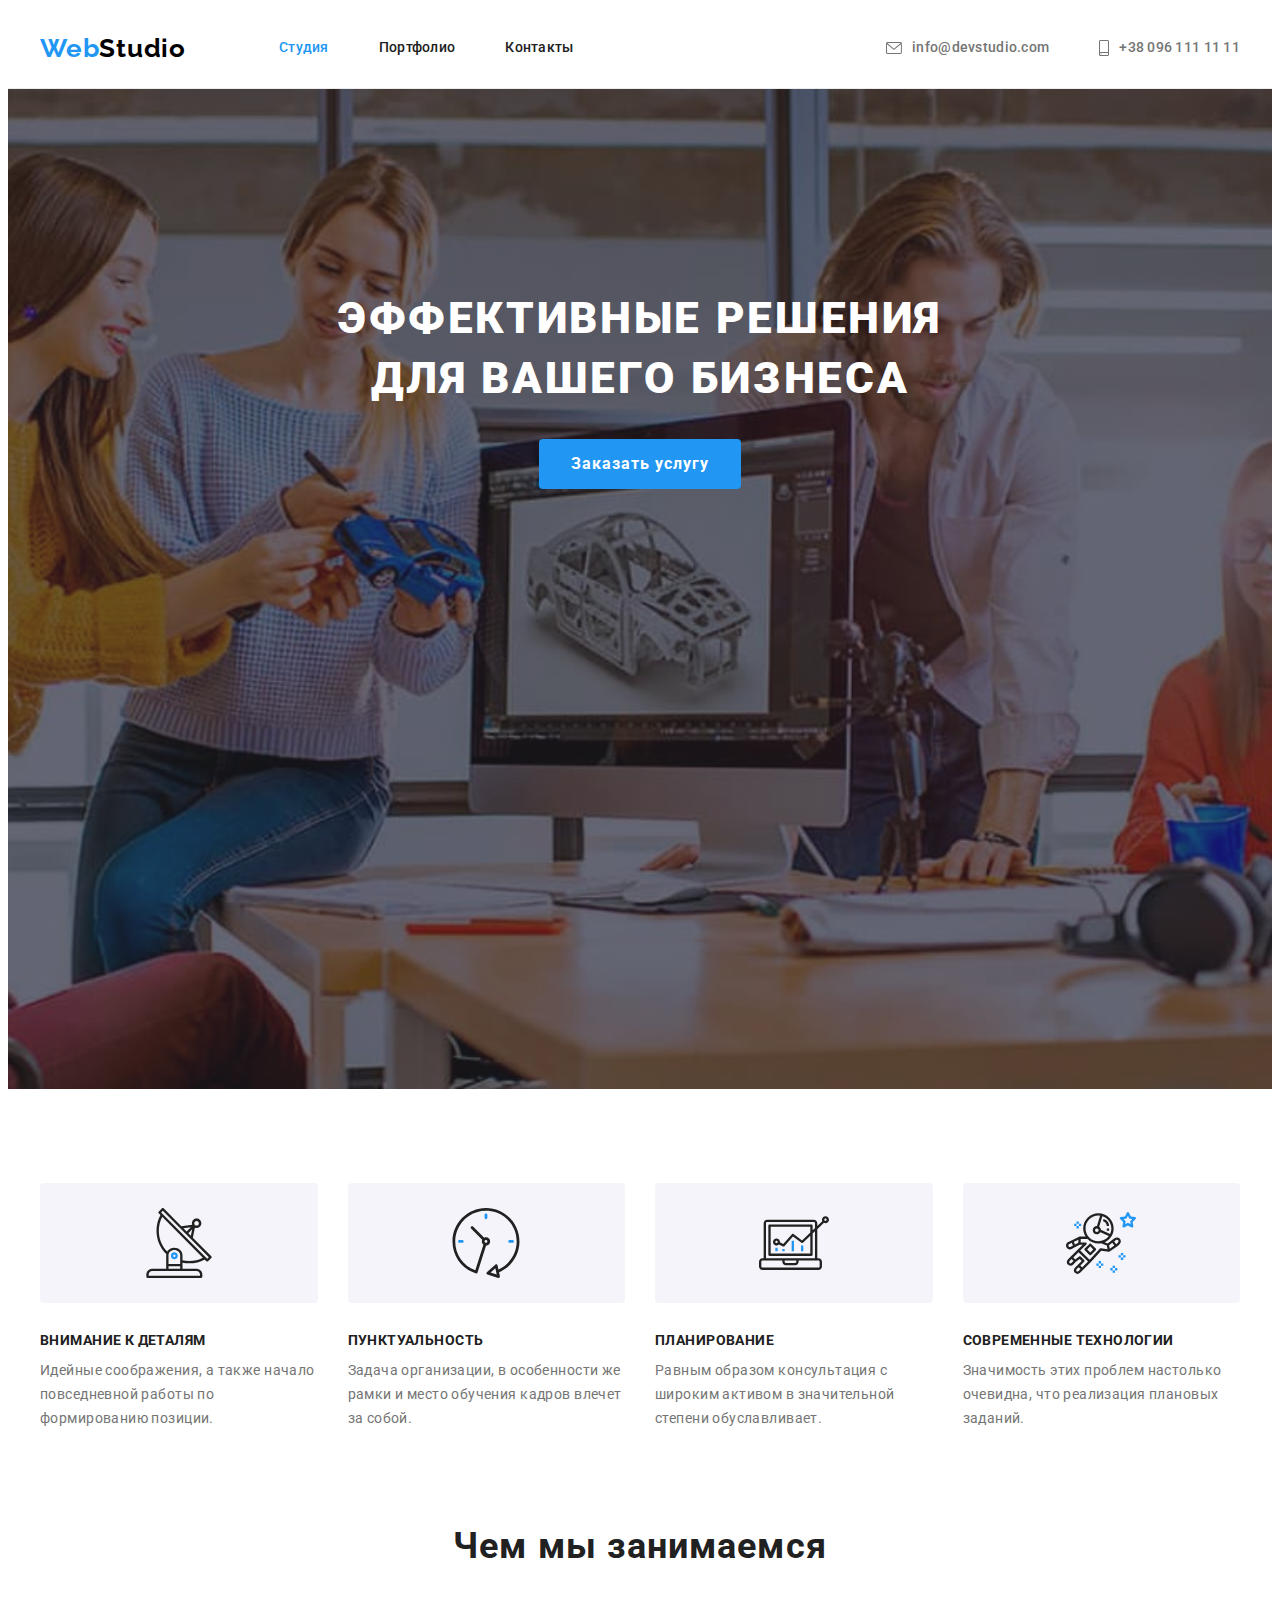
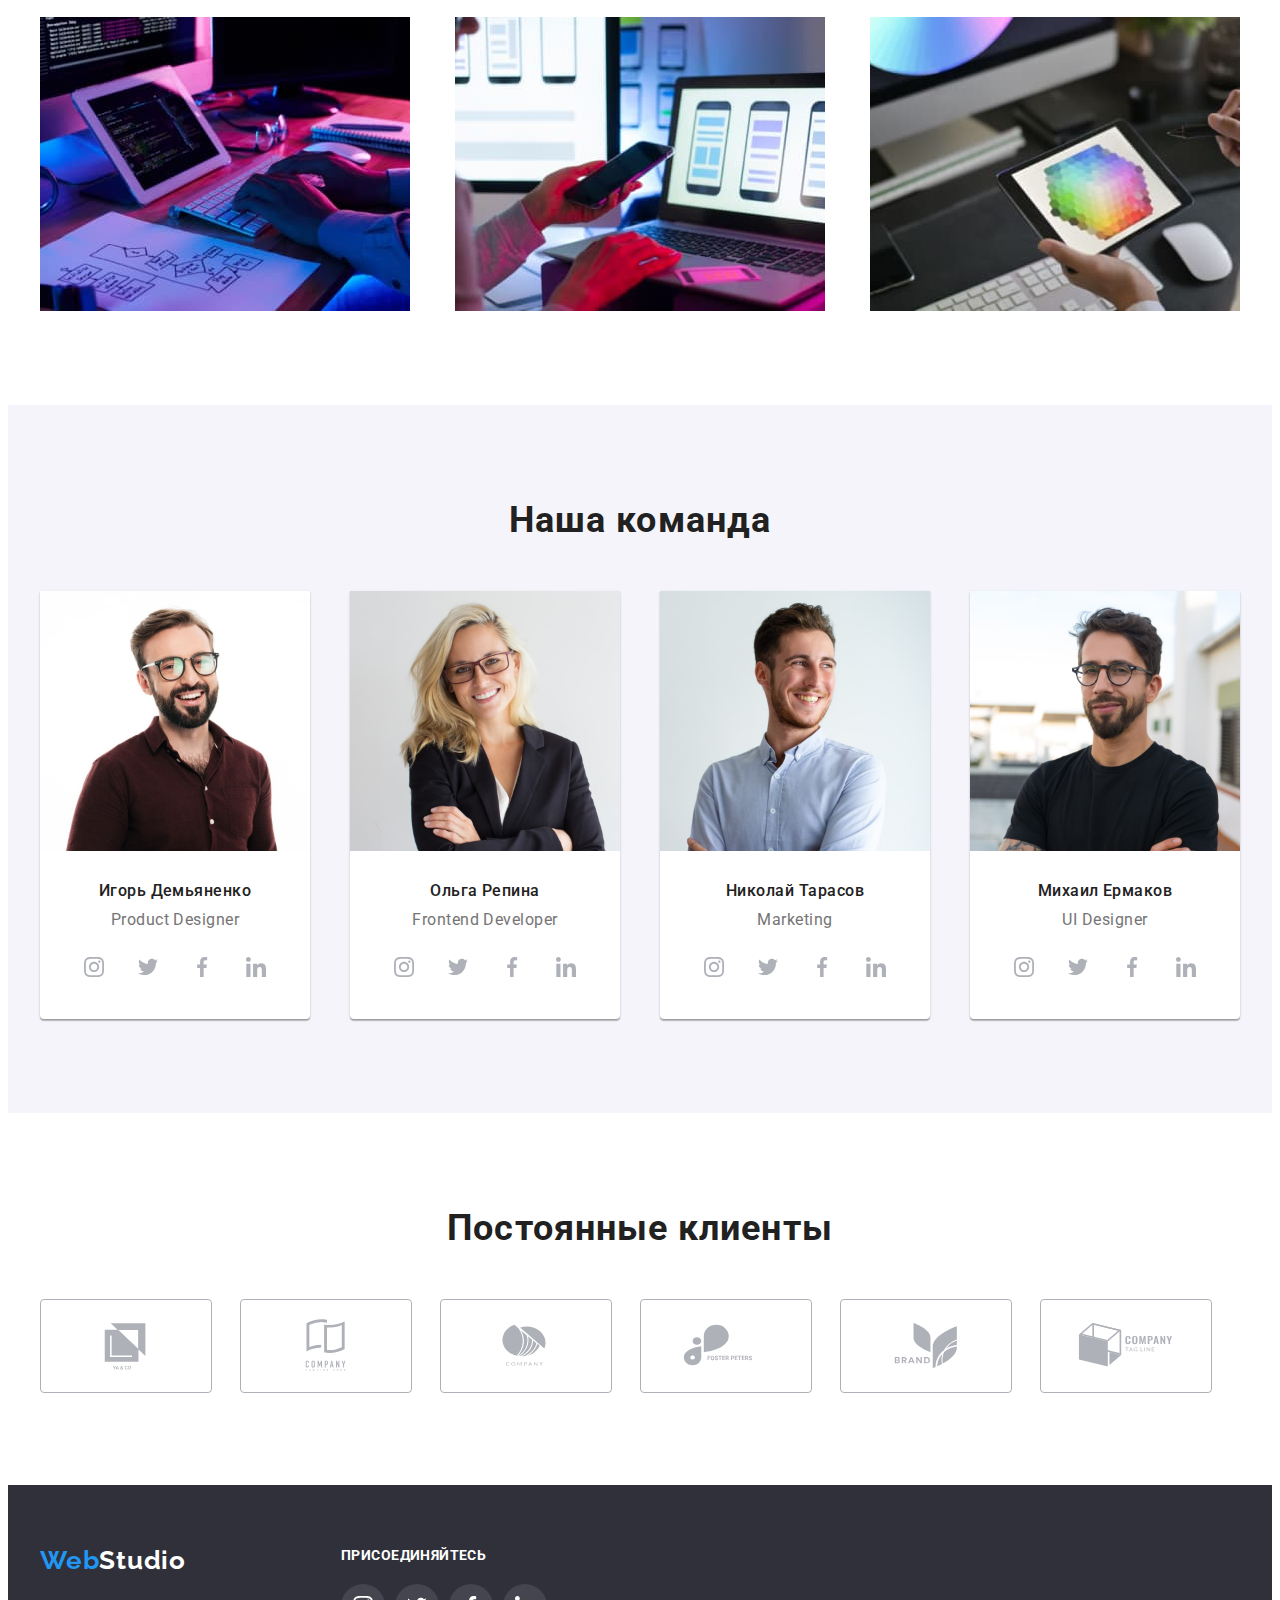
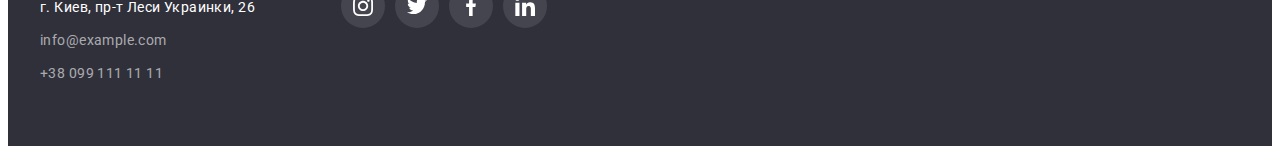
==== index.html @ 338e99be "Добавляет файлы из дз 4" ====
<!DOCTYPE html>
<html lang="ru">
  <head>
    <meta charset="UTF-8" />
    <meta http-equiv="X-UA-Compatible" content="IE=edge" />
    <meta name="viewport" content="width=device-width, initial-scale=1.0" />
    <title>Студия</title>
    <link rel="preconnect" href="https://fonts.googleapis.com" />
    <link rel="preconnect" href="https://fonts.gstatic.com" crossorigin />
    <link
      href="https://fonts.googleapis.com/css2?family=Raleway:wght@700&family=Roboto:wght@400;500;700;900&display=swap"
      rel="stylesheet"
    />
    <link
      rel="stylesheet"
      href="https://cdnjs.cloudflare.com/ajax/libs/modern-normalize/1.1.0/modern-normalize.min.css"
      integrity="sha512-wpPYUAdjBVSE4KJnH1VR1HeZfpl1ub8YT/NKx4PuQ5NmX2tKuGu6U/JRp5y+Y8XG2tV+wKQpNHVUX03MfMFn9Q=="
      crossorigin="anonymous"
      referrerpolicy="no-referrer"
    />
    <link rel="stylesheet" href="./css/styles.css" />
  </head>
  <body>
    <!-- Шапка страницы -->
    <header class="page-header">
      <div class="container header-items">
        <nav class="main-nav">
          <a class="logo" href="./index.html"><span>Web</span>Studio</a>
          <ul class="nav-list">
            <li class="nav-list-item">
              <a class="link current" href="./index.html">Студия</a>
            </li>
            <li class="nav-list-item">
              <a class="link" href="./portfolio.html">Портфолио</a>
            </li>
            <li class="nav-list-item">
              <a class="link" href="">Контакты</a>
            </li>
          </ul>
        </nav>
        <ul class="contacts">
          <li class="contacts-item">
            <a class="contacts-link" href="mailto:info@devstudio.com">
              <svg class="icon-mail" width="16" height="12">
                <use href="./images/icons.svg#icon-mail"></use>
              </svg>
              info@devstudio.com
            </a>
          </li>
          <li class="contacts-item">
            <a class="contacts-link" href="tel:+380961111111">
              <svg class="icon-smartphone" width="10" height="16">
                <use href="./images/icons.svg#icon-smartphone"></use>
              </svg>
              +38 096 111 11 11
            </a>
          </li>
        </ul>
      </div>
    </header>
    <!-- Основной контент страницы -->
    <main>
      <!-- Герой -->
      <section class="hero">
        <div class="container">
          <h1 class="hero-title">Эффективные решения для вашего бизнеса</h1>
          <button class="hero-btn" type="button">Заказать услугу</button>
        </div>
      </section>
      <!-- Особенности -->
      <section class="features section">
        <div class="container">
          <!-- Скрытый заголовок h2 -->
          <h2 hidden>Особенности</h2>
          <ul class="features-list">
            <li class="features-list-item">
              <div class="features-icon">
                <svg width="70" height="70">
                  <use href="./images/icons.svg#icon-antenna"></use>
                </svg>
              </div>
              <h3 class="title">Внимание к деталям</h3>
              <p class="text">
                Идейные соображения, а также начало повседневной работы по формированию позиции.
              </p>
            </li>
            <li class="features-list-item">
              <div class="features-icon">
                <svg width="70" height="70">
                  <use href="./images/icons.svg#icon-clock"></use>
                </svg>
              </div>
              <h3 class="title">Пунктуальность</h3>
              <p class="text">
                Задача организации, в особенности же рамки и место обучения кадров влечет за собой.
              </p>
            </li>
            <li class="features-list-item">
              <div class="features-icon">
                <svg width="70" height="70">
                  <use href="./images/icons.svg#icon-diagram"></use>
                </svg>
              </div>
              <h3 class="title">Планирование</h3>
              <p class="text">
                Равным образом консультация с широким активом в значительной степени обуславливает.
              </p>
            </li>
            <li class="features-list-item">
              <div class="features-icon">
                <svg width="70" height="70">
                  <use href="./images/icons.svg#icon-astronaut"></use>
                </svg>
              </div>
              <h3 class="title">Современные технологии</h3>
              <p class="text">
                Значимость этих проблем настолько очевидна, что реализация плановых заданий.
              </p>
            </li>
          </ul>
        </div>
      </section>
      <!-- Чем мы занимаемся -->
      <section class="about section">
        <div class="container">
          <h2 class="about-title">Чем мы занимаемся</h2>
          <ul class="about-list">
            <li class="about-list-item">
              <img
                class="about-image"
                src="./images/box-1.jpg"
                alt="Компьютер, на котором пишут код"
                width="370"
              />
            </li>
            <li class="about-list-item">
              <img
                class="about-image"
                src="./images/box-2.jpg"
                alt="Мобильный телефон в руках разработчика сайта"
                width="370"
              />
            </li>
            <li class="about-list-item">
              <img
                class="about-image"
                src="./images/box-3.jpg"
                alt="Планшет в руках дизайнера"
                width="370"
              />
            </li>
          </ul>
        </div>
      </section>
      <!-- Наша команда -->
      <section class="team section">
        <div class="container">
          <h2 class="team-title">Наша команда</h2>
          <ul class="team-list">
            <li class="team-card">
              <img
                class="photo"
                src="./images/igor-demianenko.jpg"
                alt="Фотография Игоря Демьяненка"
                width="270"
              />
              <h3 class="name">Игорь Демьяненко</h3>
              <p class="post" lang="en">Product Designer</p>
              <ul class="social-list">
                <li class="social-list-item">
                  <a href="" class="social-link">
                    <svg class="social-icon" width="20" height="20">
                      <use href="./images/icons.svg#icon-instagram"></use>
                    </svg>
                  </a>
                </li>
                <li class="social-list-item">
                  <a href="" class="social-link">
                    <svg class="social-icon" width="20" height="20">
                      <use href="./images/icons.svg#icon-twitter"></use>
                    </svg>
                  </a>
                </li>
                <li class="social-list-item">
                  <a href="" class="social-link">
                    <svg class="social-icon" width="20" height="20">
                      <use href="./images/icons.svg#icon-facebook"></use>
                    </svg>
                  </a>
                </li>
                <li class="social-list-item">
                  <a href="" class="social-link">
                    <svg class="social-icon" width="20" height="20">
                      <use href="./images/icons.svg#icon-linkedin"></use>
                    </svg>
                  </a>
                </li>
              </ul>
            </li>
            <li class="team-card">
              <img
                class="photo"
                src="./images/olga-repina.jpg"
                alt="Фотография Ольги Репиной"
                width="270"
              />
              <h3 class="name">Ольга Репина</h3>
              <p class="post" lang="en">Frontend Developer</p>
              <ul class="social-list">
                <li class="social-list-item">
                  <a href="" class="social-link">
                    <svg class="social-icon" width="20" height="20">
                      <use href="./images/icons.svg#icon-instagram"></use>
                    </svg>
                  </a>
                </li>
                <li class="social-list-item">
                  <a href="" class="social-link">
                    <svg class="social-icon" width="20" height="20">
                      <use href="./images/icons.svg#icon-twitter"></use>
                    </svg>
                  </a>
                </li>
                <li class="social-list-item">
                  <a href="" class="social-link">
                    <svg class="social-icon" width="20" height="20">
                      <use href="./images/icons.svg#icon-facebook"></use>
                    </svg>
                  </a>
                </li>
                <li class="social-list-item">
                  <a href="" class="social-link">
                    <svg class="social-icon" width="20" height="20">
                      <use href="./images/icons.svg#icon-linkedin"></use>
                    </svg>
                  </a>
                </li>
              </ul>
            </li>
            <li class="team-card">
              <img
                class="photo"
                src="./images/nikolay-tarasov.jpg"
                alt="Фотография Николая Тарасова"
                width="270"
              />
              <h3 class="name">Николай Тарасов</h3>
              <p class="post" lang="en">Marketing</p>
              <ul class="social-list">
                <li class="social-list-item">
                  <a href="" class="social-link">
                    <svg class="social-icon" width="20" height="20">
                      <use href="./images/icons.svg#icon-instagram"></use>
                    </svg>
                  </a>
                </li>
                <li class="social-list-item">
                  <a href="" class="social-link">
                    <svg class="social-icon" width="20" height="20">
                      <use href="./images/icons.svg#icon-twitter"></use>
                    </svg>
                  </a>
                </li>
                <li class="social-list-item">
                  <a href="" class="social-link">
                    <svg class="social-icon" width="20" height="20">
                      <use href="./images/icons.svg#icon-facebook"></use>
                    </svg>
                  </a>
                </li>
                <li class="social-list-item">
                  <a href="" class="social-link">
                    <svg class="social-icon" width="20" height="20">
                      <use href="./images/icons.svg#icon-linkedin"></use>
                    </svg>
                  </a>
                </li>
              </ul>
            </li>
            <li class="team-card">
              <img
                class="photo"
                src="./images/mikhail-ermakov.jpg"
                alt="Фотография Михаила Ермакова"
                width="270"
              />
              <h3 class="name">Михаил Ермаков</h3>
              <p class="post" lang="en">UI Designer</p>
              <ul class="social-list">
                <li class="social-list-item">
                  <a href="" class="social-link">
                    <svg class="social-icon" width="20" height="20">
                      <use href="./images/icons.svg#icon-instagram"></use>
                    </svg>
                  </a>
                </li>
                <li class="social-list-item">
                  <a href="" class="social-link">
                    <svg class="social-icon" width="20" height="20">
                      <use href="./images/icons.svg#icon-twitter"></use>
                    </svg>
                  </a>
                </li>
                <li class="social-list-item">
                  <a href="" class="social-link">
                    <svg class="social-icon" width="20" height="20">
                      <use href="./images/icons.svg#icon-facebook"></use>
                    </svg>
                  </a>
                </li>
                <li class="social-list-item">
                  <a href="" class="social-link">
                    <svg class="social-icon" width="20" height="20">
                      <use href="./images/icons.svg#icon-linkedin"></use>
                    </svg>
                  </a>
                </li>
              </ul>
            </li>
          </ul>
        </div>
      </section>

      <section class="clients section">
        <div class="container">
          <h2 class="clients-title">Постоянные клиенты</h2>
          <ul class="clients-list">
            <li class="clients-list-item">
              <a href="" class="clients-list-link">
                <svg class="clients-icon" width="106" height="60">
                  <use href="./images/icons.svg#icon-client-1"></use>
                </svg>
              </a>
            </li>
            <li class="clients-list-item">
              <a href="" class="clients-list-link">
                <svg class="clients-icon" width="106" height="60">
                  <use href="./images/icons.svg#icon-client-2"></use>
                </svg>
              </a>
            </li>
            <li class="clients-list-item">
              <a href="" class="clients-list-link">
                <svg class="clients-icon" width="106" height="60">
                  <use href="./images/icons.svg#icon-client-3"></use>
                </svg>
              </a>
            </li>
            <li class="clients-list-item">
              <a href="" class="clients-list-link">
                <svg class="clients-icon" width="106" height="60">
                  <use href="./images/icons.svg#icon-client-4"></use>
                </svg>
              </a>
            </li>
            <li class="clients-list-item">
              <a href="" class="clients-list-link">
                <svg class="clients-icon" width="106" height="60">
                  <use href="./images/icons.svg#icon-client-5"></use>
                </svg>
              </a>
            </li>
            <li class="clients-list-item">
              <a href="" class="clients-list-link">
                <svg class="clients-icon" width="106" height="60">
                  <use href="./images/icons.svg#icon-client-6"></use>
                </svg>
              </a>
            </li>
          </ul>
        </div>
      </section>
    </main>
    <!-- Подвал сайта -->
    <footer class="page-footer">
      <div class="container footer-container">
        <div class="footer-left">
          <a class="logo footer-logo" href="./index.html"><span>Web</span>Studio</a>
          <address>
            <ul class="footer-contacts">
              <li class="item">
                <a
                  class="map"
                  href="https://goo.gl/maps/FamfgwnyAjWvc73h8"
                  target="_blank"
                  rel="norefferer noopener"
                  >г. Киев, пр-т Леси Украинки, 26
                </a>
              </li>
              <li class="item">
                <a class="footer-contacts-item" href="mailto:info@example.com">info@example.com</a>
              </li>
              <li class="item">
                <a class="footer-contacts-item" href="tel:+380991111111">+38 099 111 11 11</a>
              </li>
            </ul>
          </address>
        </div>
        <div class="footer-social">
          <b class="text">присоединяйтесь</b>
          <ul class="social-list">
            <li class="social-list-item">
              <a href="" class="social-link footer-social-link">
                <svg class="social-icon footer-social-icon" width="20" height="20">
                  <use href="./images/icons.svg#icon-instagram"></use>
                </svg>
              </a>
            </li>
            <li class="social-list-item">
              <a href="" class="social-link footer-social-link">
                <svg class="social-icon footer-social-icon" width="20" height="20">
                  <use href="./images/icons.svg#icon-twitter"></use>
                </svg>
              </a>
            </li>
            <li class="social-list-item">
              <a href="" class="social-link footer-social-link">
                <svg class="social-icon footer-social-icon" width="20" height="20">
                  <use href="./images/icons.svg#icon-facebook"></use>
                </svg>
              </a>
            </li>
            <li class="social-list-item">
              <a href="" class="social-link footer-social-link">
                <svg class="social-icon footer-social-icon" width="20" height="20">
                  <use href="./images/icons.svg#icon-linkedin"></use>
                </svg>
              </a>
            </li>
          </ul>
        </div>
      </div>
    </footer>
  </body>
</html>
---- css/styles.css ----
/* Палитра цветов текста:
основной цвет текста: #757575
вторичный цвет текста: #212121
цвет акцента: #2196F3
чёрный цвет: #000000
белый цвет: #ffffff
белый прозначный цвет: rgba(255, 255, 255, 0.6) */

/* Палитра цветов фона:
белый фон: #ffffff;
фон секции герой и футера: #2F303A
фон секции команда: #F5F4FA */

:root {
  --main-text-color: #757575;
  --title-text-color: #212121;
  --accent-color: #2196f3;
  --black-color: #000000;
  --white-color: #ffffff;
  --white-alpha-color: rgba(255, 255, 255, 0.6);

  --bg-dark-color: #2f303a;
  --bg-grey-color: #f5f4fa;
}

body {
  color: var(--main-text-color);

  font-family: 'Roboto', sans-serif;
}

ul {
  margin: 0;
  padding: 0;
  list-style: none;
}

h1,
h2,
h3,
h4,
h5,
h6,
p {
  margin: 0;
}

a {
  display: block;
}

.container {
  width: 1200px;
  margin-right: auto;
  margin-left: auto;
  padding-right: 15px;
  padding-left: 15px;

  /* outline: 1px solid tomato; */
}

.section {
  padding-top: 94px;
  padding-bottom: 94px;
}

/*-------- Шапка сайта --------*/

.page-header {
  border-bottom: 1px solid #ececec;

  background-color: var(--white-color);
}

.header-items {
  display: flex;
}

/*-------- Логотип --------*/

.logo {
  margin-right: 93px;

  color: var(--black-color);

  font-family: 'Raleway', sans-serif;
  font-weight: 700;
  font-size: 26px;
  line-height: 1.19;
  letter-spacing: 0.03em;
  text-decoration: none;
}

.logo span {
  color: var(--accent-color);
}

/*-------- Навигация сайта --------*/

.main-nav {
  display: flex;
  align-items: center;
}

.nav-list {
  display: flex;
}

.nav-list-item + .nav-list-item {
  margin-left: 50px;
}

.nav-list .link {
  display: block;
  padding-top: 32px;
  padding-bottom: 32px;

  color: var(--title-text-color);

  font-weight: 500;
  font-size: 14px;
  line-height: 1.14;
  letter-spacing: 0.02em;
  text-decoration: none;
}

.nav-list .link:hover,
.nav-list .link:focus {
  color: var(--accent-color);
}

.nav-list .current {
  color: var(--accent-color);
}

/*-------- Контакты --------*/

.contacts {
  display: flex;
  margin-left: auto;
}

.contacts-item + .contacts-item {
  margin-left: 50px;
}

.contacts-link {
  display: flex;
  align-items: center;
  padding-top: 32px;
  padding-bottom: 32px;
  color: inherit;

  font-weight: 500;
  font-size: 14px;
  line-height: 1.14;
  letter-spacing: 0.02em;
  text-decoration: none;
}

.contacts-link:hover,
.contacts-link:focus {
  color: var(--accent-color);
}

.icon-mail,
.icon-smartphone {
  fill: var(--main-text-color);
  margin-right: 10px;
}

.contacts-link:hover .icon-mail,
.contacts-link:focus .icon-mail,
.contacts-link:hover .icon-smartphone,
.contacts-link:focus .icon-smartphone {
  fill: var(--accent-color);
}

/*-------- Секция герой --------*/

.hero {
  max-width: 1600px;
  min-height: 600px;
  margin-left: auto;
  margin-right: auto;
  padding-top: 200px;
  padding-bottom: 200px;

  background-color: var(--bg-dark-color);
  background-image: linear-gradient(rgba(47, 48, 58, 0.4), rgba(47, 48, 58, 0.4)),
    url('../images/hero-bg.jpg');
  background-size: cover;
  background-repeat: no-repeat;
  background-position: center;

  text-align: center;
}

.hero-title {
  width: 696px;
  margin: 0 auto;
  margin-bottom: 30px;

  color: var(--white-color);

  font-weight: 900;
  font-size: 44px;
  line-height: 1.36;
  letter-spacing: 0.06em;
  text-transform: uppercase;
}

.hero-btn {
  min-width: 200px;
  padding: 10px 32px;
  border-radius: 4px;
  border: none;

  background-color: var(--accent-color);
  color: var(--white-color);

  font-family: inherit;
  font-weight: bold;
  font-size: 16px;
  line-height: 1.87;
  letter-spacing: 0.06em;

  cursor: pointer;
}

.hero-btn:hover,
.hero-btn:focus {
  background-color: #188ce8;
}

/*-------- Секция особенности --------*/

.features-list {
  display: flex;
}

.features-list-item {
  width: calc((100% - 90px) / 4);
  margin-right: 30px;
}

.features-list-item:last-child {
  margin-right: 0;
}

.features-icon {
  display: flex;
  justify-content: center;
  align-items: center;
  height: 120px;
  margin-bottom: 30px;
  border-radius: 4px;
  background-color: var(--bg-grey-color);
}

.features-list .title {
  margin-bottom: 10px;

  color: var(--title-text-color);

  font-weight: 700;
  font-size: 14px;
  line-height: 1.14;
  letter-spacing: 0.03em;
  text-transform: uppercase;
}

.features-list .text {
  font-size: 14px;
  line-height: 1.71;
  letter-spacing: 0.03em;
}

/*-------- Секция чем мы занимаемся --------*/

.about {
  padding-top: 0;
}

.about-title,
.team-title,
.clients-title {
  margin-bottom: 50px;

  color: var(--title-text-color);

  font-weight: 700;
  font-size: 36px;
  line-height: 1.17;
  letter-spacing: 0.03em;
  text-align: center;
}

.about-list {
  display: flex;
  justify-content: space-between;
}

.about-image {
  display: block;
}

/*-------- Секция наша команда --------*/

.team {
  background-color: var(--bg-grey-color);
}

.team-list {
  display: flex;
  justify-content: space-between;
}

.team-card {
  padding-bottom: 30px;
  border-radius: 0 0 4px 4px;
  box-shadow: 0px 1px 3px rgba(0, 0, 0, 0.12), 0px 1px 1px rgba(0, 0, 0, 0.14),
    0px 2px 1px rgba(0, 0, 0, 0.2);

  background-color: var(--white-color);

  text-align: center;
}

.team-list .photo {
  display: block;
  margin-bottom: 30px;
}

.team-list .name {
  margin-bottom: 10px;

  color: var(--title-text-color);

  font-weight: 500;
  font-size: 16px;
  line-height: 1.19;
  letter-spacing: 0.03em;
}

.team-list .post {
  margin-bottom: 16px;

  font-size: 16px;
  line-height: 1.19;
  letter-spacing: 0.03em;
}

.social-list {
  display: flex;
  justify-content: center;
}

.social-list-item {
  width: 44px;
  height: 44px;
}

.social-list-item + .social-list-item {
  margin-left: 10px;
}

.social-link {
  display: flex;
  justify-content: center;
  align-items: center;
  width: 100%;
  height: 100%;
  border-radius: 50%;

  fill: #afb1b8;
}

.social-link:hover,
.social-link:focus {
  background-color: var(--accent-color);
}

.social-link:hover .social-icon,
.social-link:focus .social-icon {
  fill: var(--white-color);
}

/*-------- Секция клиенты --------*/

.clients-list {
  display: flex;
}

.clients-list-item {
  width: 170px;
  height: 92px;
}

.clients-list-item:not(:last-child) {
  margin-right: 30px;
}

.clients-list-link {
  display: flex;
  justify-content: center;
  align-items: center;
  width: 100%;
  height: 100%;
  border: 1px solid #afb1b8;
  border-radius: 4px;
}

.clients-list-link:hover,
.clients-list-link:focus {
  border-color: var(--accent-color);
}

.clients-icon {
  fill: #afb1b8;
}

.clients-list-link:hover .clients-icon,
.clients-list-link:focus .clients-icon {
  fill: var(--accent-color);
}

/*-------- Футер сайта --------*/

.page-footer {
  padding-top: 60px;
  padding-bottom: 60px;

  background-color: var(--bg-dark-color);
}

.footer-container {
  display: flex;
}

.footer-left {
  width: 231px;
  margin-right: 70px;
}

.footer-logo {
  display: inline-block;
  margin-bottom: 20px;

  color: var(--white-color);
}

.footer-contacts > .item {
  margin-bottom: 9px;
}

.footer-contacts > .item:last-child {
  margin-bottom: 0;
}

.footer-contacts .map {
  color: var(--white-color);

  font-style: normal;
  font-size: 14px;
  line-height: 1.71;
  letter-spacing: 0.03em;
  text-decoration: none;
}

.footer-contacts-item {
  color: var(--white-alpha-color);

  font-style: normal;
  font-size: 14px;
  line-height: 1.71;
  letter-spacing: 0.03em;
  text-decoration: none;
}

.footer-contacts .map:hover,
.footer-contacts .map:focus,
.footer-contacts-item:hover,
.footer-contacts-item:focus {
  color: var(--accent-color);
}

.footer-social {
  width: 206px;
}

.footer-social > .text {
  display: inline-block;
  margin-bottom: 20px;

  color: var(--white-color);

  font-weight: 700;
  font-size: 14px;
  line-height: 1.14;
  letter-spacing: 0.03em;
  text-transform: uppercase;
}

.footer-social-link {
  background-color: rgba(255, 255, 255, 0.1);
  fill: var(--white-color);
}

/*-------- Страница Портфолио --------*/

.filter-list {
  display: flex;
  justify-content: center;
  margin-bottom: 50px;
}

.filter-list-item:not(:last-child) {
  margin-right: 8px;
}

.filter-list-btn {
  padding: 6px 22px;
  border-radius: 4px;
  border: none;

  color: var(--title-text-color);
  background-color: var(--bg-grey-color);

  font-family: inherit;
  font-weight: 500;
  font-size: 16px;
  line-height: 1.62;
  letter-spacing: 0.03em;

  cursor: pointer;
}

.filter-list-btn:hover,
.filter-list-btn:focus {
  box-shadow: 0px 3px 1px rgba(0, 0, 0, 0.1), 0px 1px 2px rgba(0, 0, 0, 0.08),
    0px 2px 2px rgba(0, 0, 0, 0.12);

  color: var(--white-color);
  background-color: var(--accent-color);
}

.portfolio-list {
  display: flex;
  flex-wrap: wrap;
  margin-top: -30px;
  margin-left: -30px;
}

.portfolio-list .item {
  flex-basis: calc(100% / 3 - 30px);
  margin-top: 30px;
  margin-left: 30px;
}

.portfolio-list .link {
  color: inherit;
  text-decoration: none;
}

.portfolio-list .link:hover {
  box-shadow: 0px 1px 1px rgba(0, 0, 0, 0.12), 0px 4px 4px rgba(0, 0, 0, 0.06),
    1px 4px 6px rgba(0, 0, 0, 0.16);
}

.portfolio-list .image {
  display: block;
  max-width: 100%;
  height: auto;
}

.portfolio-desc {
  padding-top: 20px;
  padding-bottom: 20px;
  padding-left: 24px;
  padding-right: 24px;
  border: 1px solid #eeeeee;
  border-top: none;
}

.portfolio-list .title {
  margin-bottom: 4px;

  color: var(--title-text-color);

  font-weight: 700;
  font-size: 18px;
  line-height: 2;
  letter-spacing: 0.06em;
}

.portfolio-list .text {
  font-size: 16px;
  line-height: 1.87;
  letter-spacing: 0.03em;
}
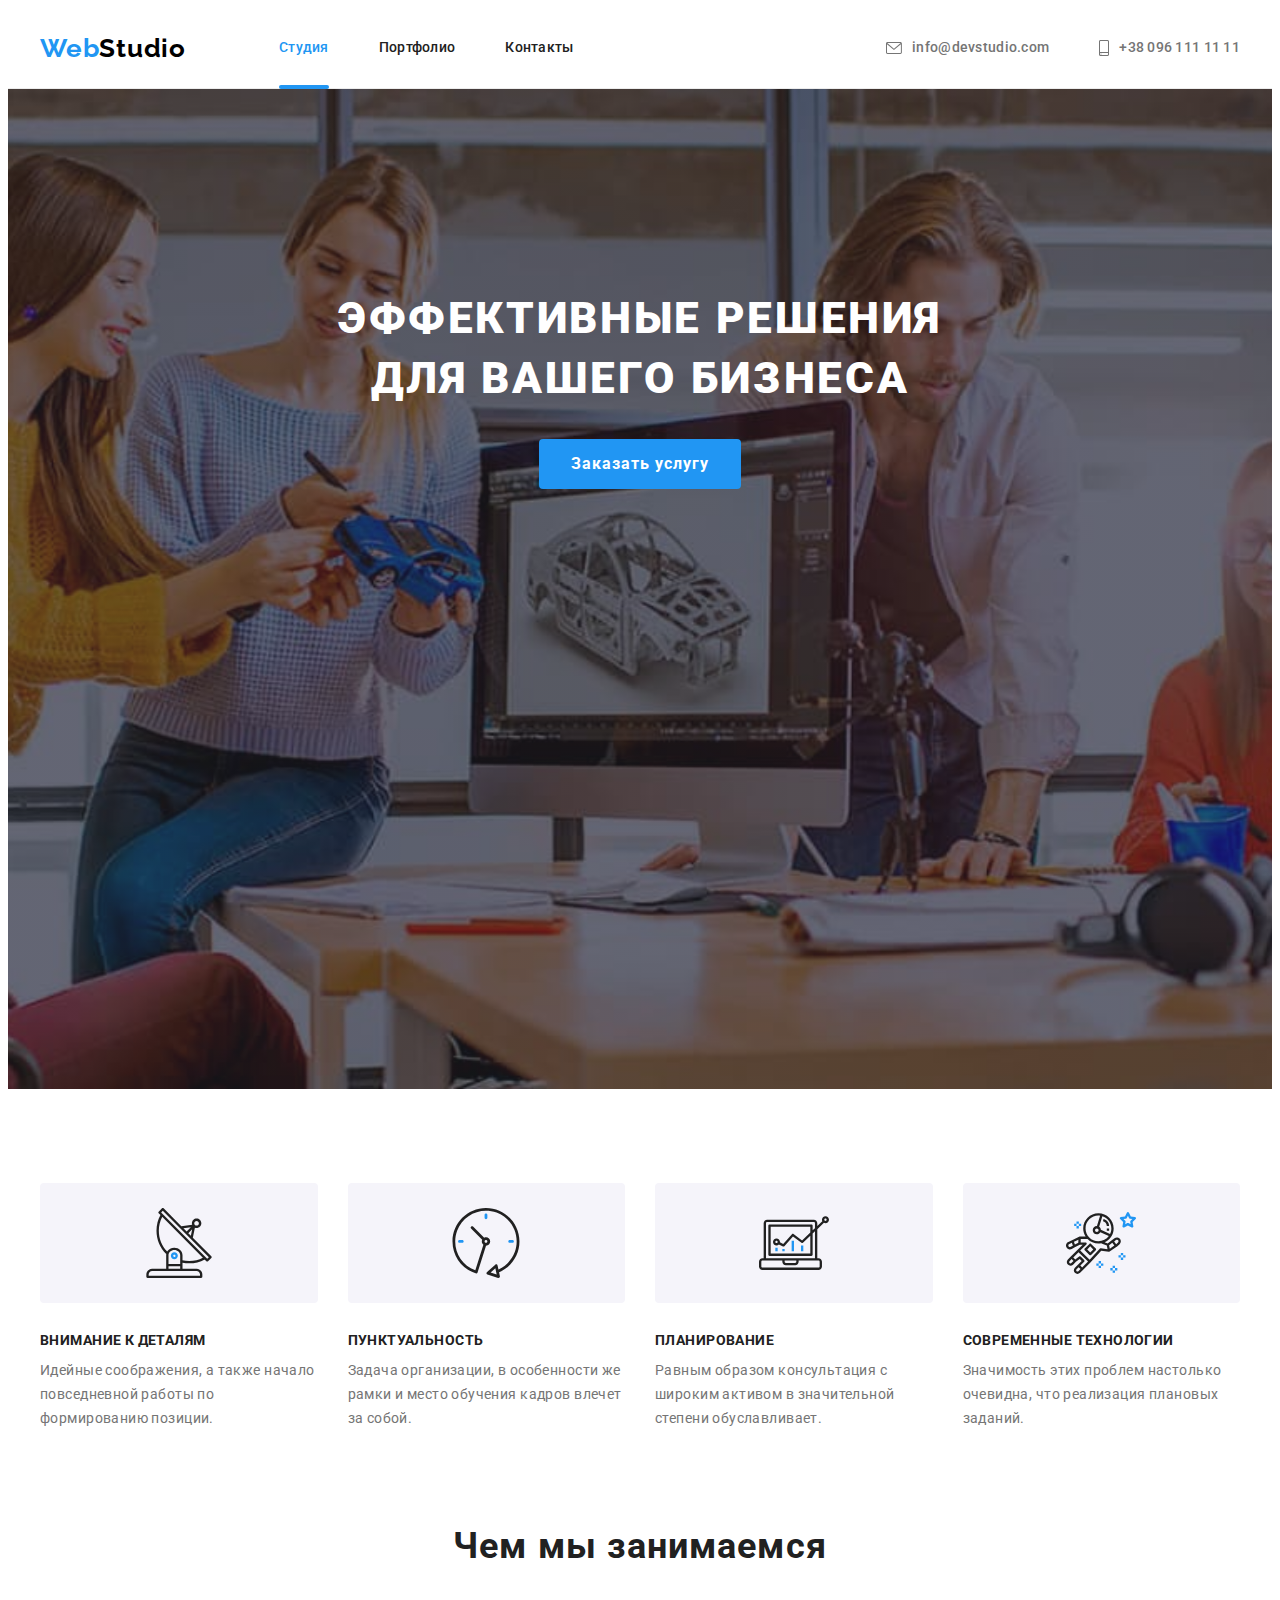
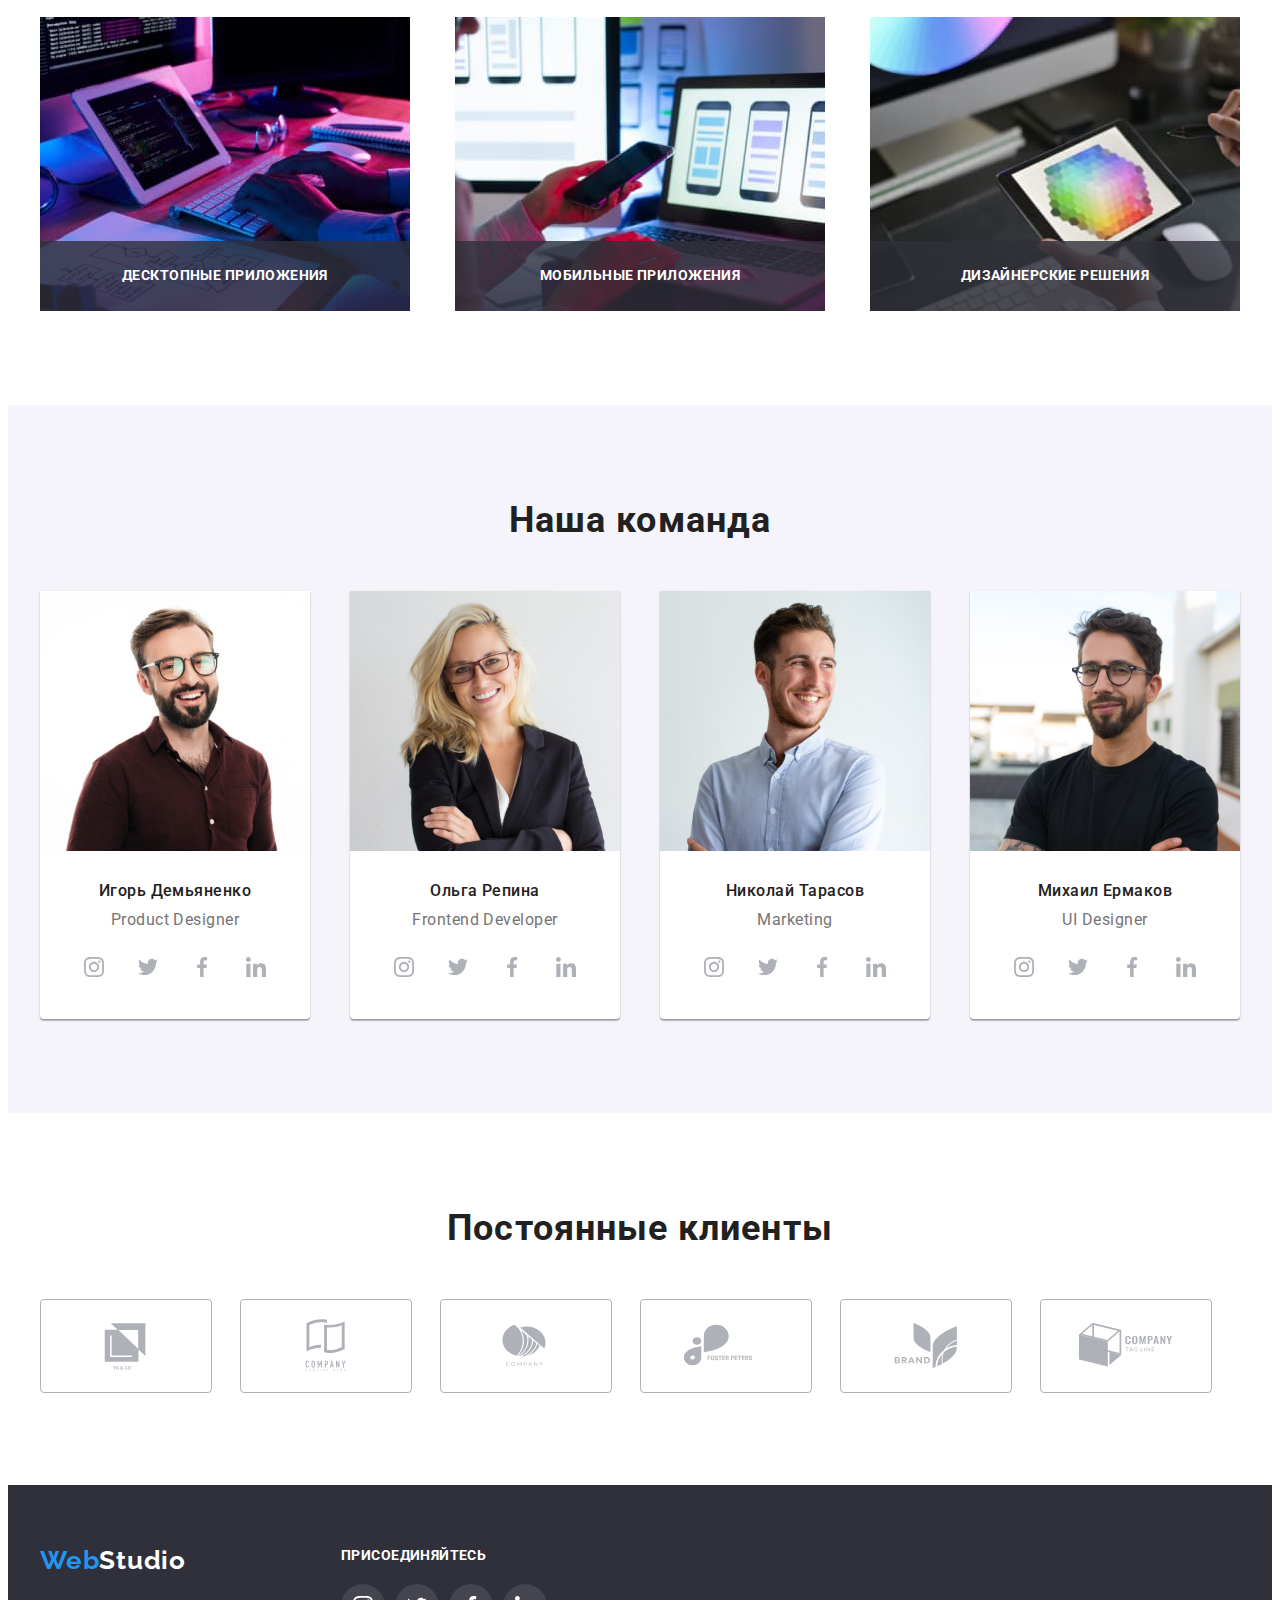
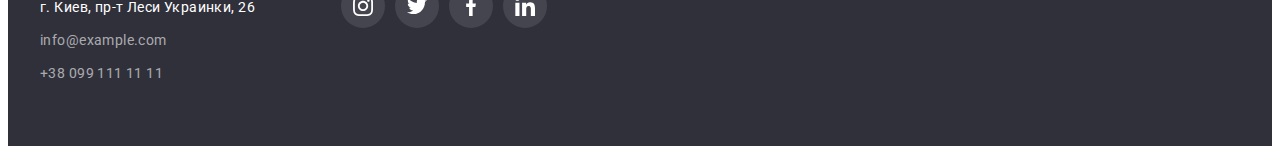
==== commit c6bd9120: "Добавляет модальное окно" ====
--- a/index.html
+++ b/index.html
@@ -64,7 +64,7 @@
       <section class="hero">
         <div class="container">
           <h1 class="hero-title">Эффективные решения для вашего бизнеса</h1>
-          <button class="hero-btn" type="button">Заказать услугу</button>
+          <button class="hero-btn" type="button" data-modal-open>Заказать услугу</button>
         </div>
       </section>
       <!-- Особенности -->
@@ -132,6 +132,7 @@
                 alt="Компьютер, на котором пишут код"
                 width="370"
               />
+              <p class="about-desc">Десктопные приложения</p>
             </li>
             <li class="about-list-item">
               <img
@@ -140,6 +141,7 @@
                 alt="Мобильный телефон в руках разработчика сайта"
                 width="370"
               />
+              <p class="about-desc">Мобильные приложения</p>
             </li>
             <li class="about-list-item">
               <img
@@ -148,6 +150,7 @@
                 alt="Планшет в руках дизайнера"
                 width="370"
               />
+              <p class="about-desc">Дизайнерские решения</p>
             </li>
           </ul>
         </div>
@@ -431,5 +434,17 @@
         </div>
       </div>
     </footer>
+    <!-- Бэкдроп и модальное окно -->
+    <div class="backdrop is-hidden" data-modal>
+      <div class="modal">
+        <button type="button" class="close-btn" data-modal-close>
+          <svg width="18" height="18">
+            <use href="./images/icons.svg#icon-close"></use>
+          </svg>
+        </button>
+      </div>
+    </div>
+
+    <script src="./js/modal.js"></script>
   </body>
 </html>
--- a/css/styles.css
+++ b/css/styles.css
@@ -122,6 +122,8 @@
   line-height: 1.14;
   letter-spacing: 0.02em;
   text-decoration: none;
+
+  transition: color 250ms cubic-bezier(0.4, 0, 0.2, 1);
 }
 
 .nav-list .link:hover,
@@ -130,7 +132,22 @@
 }
 
 .nav-list .current {
+  position: relative;
+
   color: var(--accent-color);
+}
+
+.nav-list .current::after {
+  position: absolute;
+  left: 0;
+  bottom: -1px;
+
+  content: '';
+  width: 100%;
+  height: 4px;
+  border-radius: 2px;
+
+  background-color: var(--accent-color);
 }
 
 /*-------- Контакты --------*/
@@ -156,6 +173,8 @@
   line-height: 1.14;
   letter-spacing: 0.02em;
   text-decoration: none;
+
+  transition: color 250ms cubic-bezier(0.4, 0, 0.2, 1);
 }
 
 .contacts-link:hover,
@@ -224,8 +243,9 @@
   font-size: 16px;
   line-height: 1.87;
   letter-spacing: 0.06em;
-
   cursor: pointer;
+
+  transition: background-color 250ms cubic-bezier(0.4, 0, 0.2, 1);
 }
 
 .hero-btn:hover,
@@ -301,8 +321,30 @@
   justify-content: space-between;
 }
 
+.about-list-item {
+  position: relative;
+}
+
 .about-image {
   display: block;
+}
+
+.about-desc {
+  position: absolute;
+  bottom: 0;
+
+  width: 100%;
+  padding: 27px 0;
+
+  color: var(--white-color);
+  background-color: rgba(47, 48, 58, 0.8);
+
+  font-weight: 700;
+  font-size: 14px;
+  line-height: 1.14;
+  letter-spacing: 0.03em;
+  text-align: center;
+  text-transform: uppercase;
 }
 
 /*-------- Секция наша команда --------*/
@@ -374,11 +416,17 @@
   border-radius: 50%;
 
   fill: #afb1b8;
+
+  transition: background-color 250ms cubic-bezier(0.4, 0, 0.2, 1);
 }
 
 .social-link:hover,
 .social-link:focus {
   background-color: var(--accent-color);
+}
+
+.social-icon {
+  transition: fill 250ms cubic-bezier(0.4, 0, 0.2, 1);
 }
 
 .social-link:hover .social-icon,
@@ -409,6 +457,8 @@
   height: 100%;
   border: 1px solid #afb1b8;
   border-radius: 4px;
+
+  transition: border-color 250ms cubic-bezier(0.4, 0, 0.2, 1);
 }
 
 .clients-list-link:hover,
@@ -418,6 +468,8 @@
 
 .clients-icon {
   fill: #afb1b8;
+
+  transition: fill 250ms cubic-bezier(0.4, 0, 0.2, 1);
 }
 
 .clients-list-link:hover .clients-icon,
@@ -466,6 +518,8 @@
   line-height: 1.71;
   letter-spacing: 0.03em;
   text-decoration: none;
+
+  transition: color 250ms cubic-bezier(0.4, 0, 0.2, 1);
 }
 
 .footer-contacts-item {
@@ -476,6 +530,8 @@
   line-height: 1.71;
   letter-spacing: 0.03em;
   text-decoration: none;
+
+  transition: color 250ms cubic-bezier(0.4, 0, 0.2, 1);
 }
 
 .footer-contacts .map:hover,
@@ -532,8 +588,11 @@
   font-size: 16px;
   line-height: 1.62;
   letter-spacing: 0.03em;
-
   cursor: pointer;
+
+  transition: color 250ms cubic-bezier(0.4, 0, 0.2, 1),
+    background-color 250ms cubic-bezier(0.4, 0, 0.2, 1),
+    box-shadow 250ms cubic-bezier(0.4, 0, 0.2, 1);
 }
 
 .filter-list-btn:hover,
@@ -561,17 +620,48 @@
 .portfolio-list .link {
   color: inherit;
   text-decoration: none;
-}
-
-.portfolio-list .link:hover {
+
+  transition: box-shadow 250ms cubic-bezier(0.4, 0, 0.2, 1);
+}
+
+.portfolio-list .link:hover,
+.portfolio-list .link:focus {
   box-shadow: 0px 1px 1px rgba(0, 0, 0, 0.12), 0px 4px 4px rgba(0, 0, 0, 0.06),
     1px 4px 6px rgba(0, 0, 0, 0.16);
+}
+
+.portfolio-overlay {
+  position: relative;
+
+  overflow: hidden;
 }
 
 .portfolio-list .image {
   display: block;
   max-width: 100%;
   height: auto;
+}
+
+.portfolio-text {
+  position: absolute;
+
+  padding: 63px 24px;
+
+  color: var(--white-color);
+  background-color: rgba(33, 150, 243, 0.9);
+
+  font-size: 18px;
+  line-height: 1.56;
+  letter-spacing: 0.03em;
+
+  transform: translateY(0);
+
+  transition: transform 250ms cubic-bezier(0.4, 0, 0.2, 1);
+}
+
+.portfolio-list .link:hover .portfolio-text,
+.portfolio-list .link:focus .portfolio-text {
+  transform: translateY(-100%);
 }
 
 .portfolio-desc {
@@ -599,3 +689,59 @@
   line-height: 1.87;
   letter-spacing: 0.03em;
 }
+
+/*-------- Бэкдроп и модальное окно --------*/
+.backdrop {
+  position: fixed;
+  top: 0;
+
+  width: 100%;
+  height: 100%;
+
+  background-color: rgba(0, 0, 0, 0.2);
+
+  transition: opacity 250ms cubic-bezier(0.4, 0, 0.2, 1),
+    visibility 250ms cubic-bezier(0.4, 0, 0.2, 1);
+}
+
+.backdrop.is-hidden {
+  visibility: hidden;
+  opacity: 0;
+  pointer-events: none;
+}
+
+.backdrop.is-hidden .modal {
+  transform: translate(-50%, -50%) scale(2);
+}
+
+.modal {
+  position: absolute;
+  top: 50%;
+  left: 50%;
+
+  transform: translate(-50%, -50%) scale(1);
+
+  transition: transform 250ms cubic-bezier(0.4, 0, 0.2, 1);
+
+  width: 528px;
+  height: 581px;
+
+  background-color: var(--white-color);
+}
+
+.close-btn {
+  position: absolute;
+  top: 8px;
+  right: 8px;
+
+  display: flex;
+  justify-content: center;
+  align-items: center;
+  width: 30px;
+  height: 30px;
+  border: 1px solid rgba(0, 0, 0, 0.1);
+  border-radius: 50%;
+
+  background-color: transparent;
+  cursor: pointer;
+}
